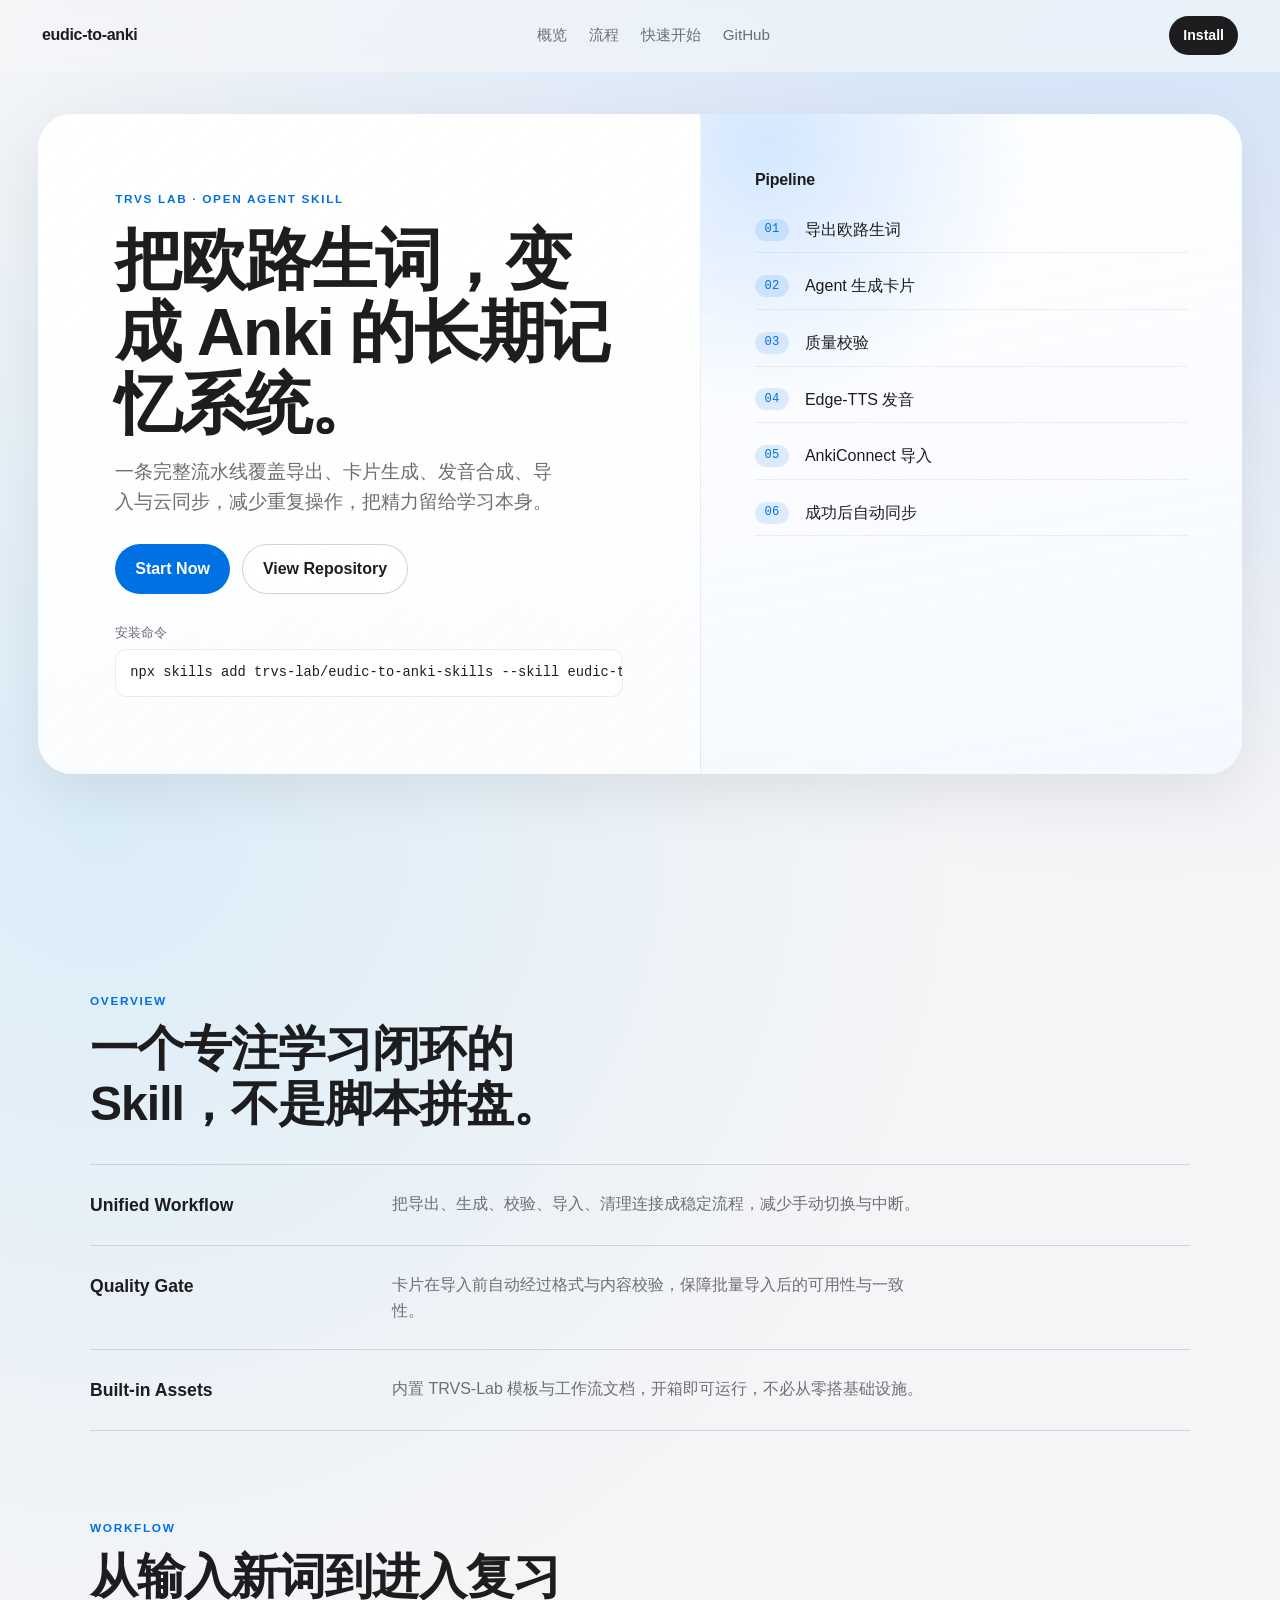
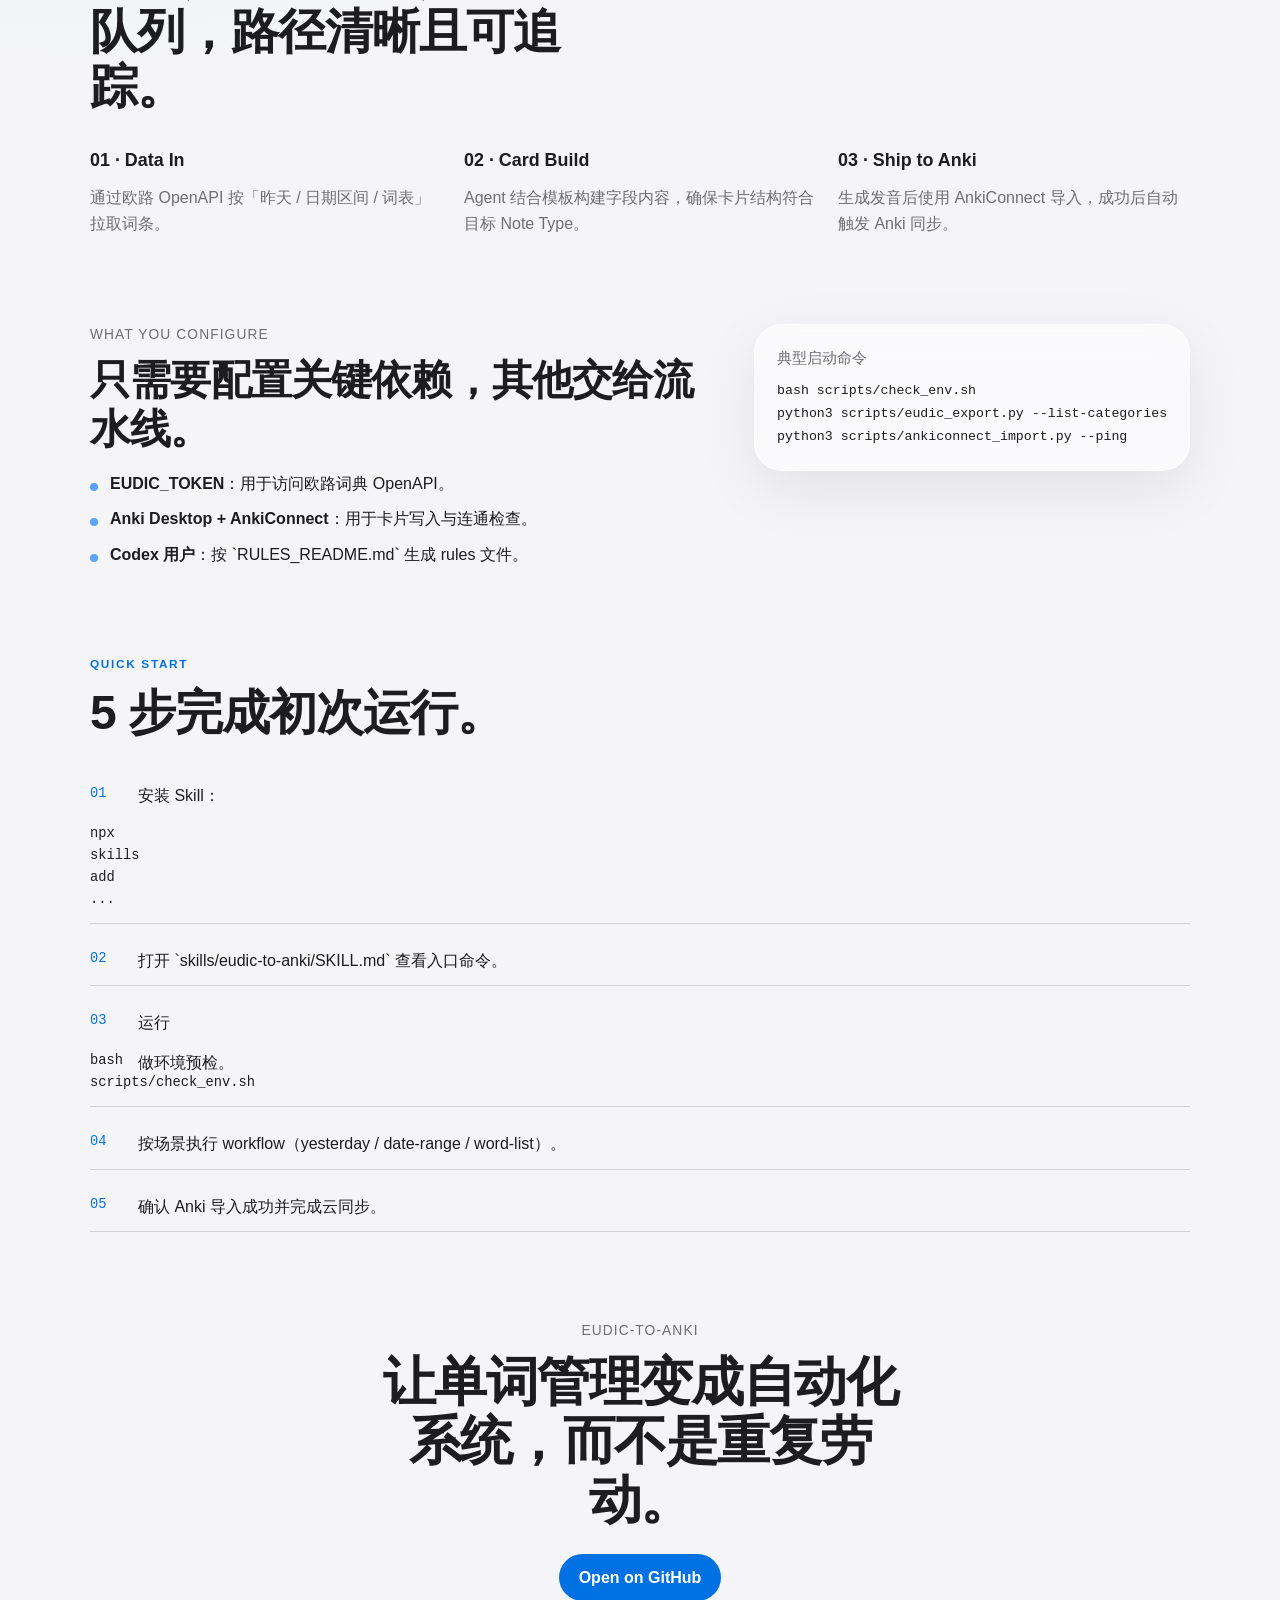
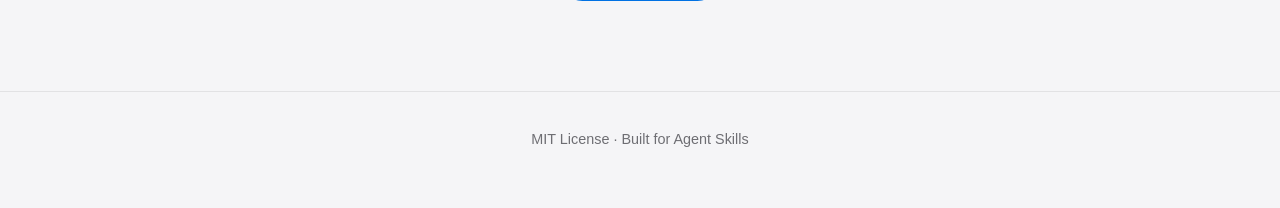
==== docs/index.html @ 649cf755 "Add Apple-style GitHub Pages landing page" ====
<!doctype html>
<html lang="zh-CN">
  <head>
    <meta charset="utf-8" />
    <meta name="viewport" content="width=device-width, initial-scale=1" />
    <title>eudic-to-anki | GitHub Pages</title>
    <meta
      name="description"
      content="eudic-to-anki 是一个开源 Agent Skill：将欧路词典生词自动导出、生成背词卡片并导入 Anki。"
    />
    <link rel="preconnect" href="https://fonts.googleapis.com" />
    <link rel="preconnect" href="https://fonts.gstatic.com" crossorigin />
    <link rel="stylesheet" href="./styles.css" />
    <script defer src="./main.js"></script>
  </head>
  <body>
    <header class="site-nav">
      <a class="brand" href="#top">eudic-to-anki</a>
      <nav aria-label="主导航">
        <a href="#overview">概览</a>
        <a href="#workflow">流程</a>
        <a href="#quickstart">快速开始</a>
        <a href="https://github.com/trvs-lab/eudic-to-anki-skills" target="_blank" rel="noreferrer">GitHub</a>
      </nav>
      <a
        class="nav-button"
        href="https://github.com/trvs-lab/eudic-to-anki-skills?tab=readme-ov-file#install"
        target="_blank"
        rel="noreferrer"
        >Install</a
      >
    </header>

    <main id="top">
      <section class="hero">
        <div class="hero-shell">
          <div class="hero-copy">
            <p class="eyebrow">TRVS LAB · OPEN AGENT SKILL</p>
            <h1>把欧路生词，变成 Anki 的长期记忆系统。</h1>
            <p class="lead">
              一条完整流水线覆盖导出、卡片生成、发音合成、导入与云同步，减少重复操作，把精力留给学习本身。
            </p>
            <div class="hero-actions">
              <a class="button button-primary" href="#quickstart">Start Now</a>
              <a
                class="button button-secondary"
                href="https://github.com/trvs-lab/eudic-to-anki-skills"
                target="_blank"
                rel="noreferrer"
                >View Repository</a
              >
            </div>
            <div class="install-command" aria-label="安装命令">
              <span>安装命令</span>
              <code>npx skills add trvs-lab/eudic-to-anki-skills --skill eudic-to-anki -g -y</code>
            </div>
          </div>

          <aside class="hero-visual reveal">
            <p class="visual-kicker">Pipeline</p>
            <ol>
              <li><span>01</span> 导出欧路生词</li>
              <li><span>02</span> Agent 生成卡片</li>
              <li><span>03</span> 质量校验</li>
              <li><span>04</span> Edge-TTS 发音</li>
              <li><span>05</span> AnkiConnect 导入</li>
              <li><span>06</span> 成功后自动同步</li>
            </ol>
          </aside>
        </div>
      </section>

      <section id="overview" class="section reveal">
        <div class="section-head">
          <p>Overview</p>
          <h2>一个专注学习闭环的 Skill，不是脚本拼盘。</h2>
        </div>
        <div class="feature-lines">
          <article>
            <h3>Unified Workflow</h3>
            <p>把导出、生成、校验、导入、清理连接成稳定流程，减少手动切换与中断。</p>
          </article>
          <article>
            <h3>Quality Gate</h3>
            <p>卡片在导入前自动经过格式与内容校验，保障批量导入后的可用性与一致性。</p>
          </article>
          <article>
            <h3>Built-in Assets</h3>
            <p>内置 TRVS-Lab 模板与工作流文档，开箱即可运行，不必从零搭基础设施。</p>
          </article>
        </div>
      </section>

      <section id="workflow" class="section workflow reveal">
        <div class="section-head">
          <p>Workflow</p>
          <h2>从输入新词到进入复习队列，路径清晰且可追踪。</h2>
        </div>
        <div class="workflow-grid">
          <div>
            <h3>01 · Data In</h3>
            <p>通过欧路 OpenAPI 按「昨天 / 日期区间 / 词表」拉取词条。</p>
          </div>
          <div>
            <h3>02 · Card Build</h3>
            <p>Agent 结合模板构建字段内容，确保卡片结构符合目标 Note Type。</p>
          </div>
          <div>
            <h3>03 · Ship to Anki</h3>
            <p>生成发音后使用 AnkiConnect 导入，成功后自动触发 Anki 同步。</p>
          </div>
        </div>
      </section>

      <section class="section split reveal">
        <div>
          <p class="small-kicker">What You Configure</p>
          <h2>只需要配置关键依赖，其他交给流水线。</h2>
          <ul class="check-list">
            <li><strong>EUDIC_TOKEN</strong>：用于访问欧路词典 OpenAPI。</li>
            <li><strong>Anki Desktop + AnkiConnect</strong>：用于卡片写入与连通检查。</li>
            <li><strong>Codex 用户</strong>：按 `RULES_README.md` 生成 rules 文件。</li>
          </ul>
        </div>
        <aside class="glass">
          <p>典型启动命令</p>
          <pre><code>bash scripts/check_env.sh
python3 scripts/eudic_export.py --list-categories
python3 scripts/ankiconnect_import.py --ping</code></pre>
        </aside>
      </section>

      <section id="quickstart" class="section commands reveal">
        <div class="section-head">
          <p>Quick Start</p>
          <h2>5 步完成初次运行。</h2>
        </div>
        <ol class="steps">
          <li>安装 Skill：<code>npx skills add ...</code></li>
          <li>打开 `skills/eudic-to-anki/SKILL.md` 查看入口命令。</li>
          <li>运行 <code>bash scripts/check_env.sh</code> 做环境预检。</li>
          <li>按场景执行 workflow（yesterday / date-range / word-list）。</li>
          <li>确认 Anki 导入成功并完成云同步。</li>
        </ol>
      </section>

      <section class="section final-cta reveal">
        <p class="small-kicker">eudic-to-anki</p>
        <h2>让单词管理变成自动化系统，而不是重复劳动。</h2>
        <a
          class="button button-primary"
          href="https://github.com/trvs-lab/eudic-to-anki-skills"
          target="_blank"
          rel="noreferrer"
          >Open on GitHub</a
        >
      </section>
    </main>

    <footer class="site-footer">
      <p>MIT License · Built for Agent Skills</p>
    </footer>
  </body>
</html>
---- docs/styles.css ----
:root {
  --bg: #f5f5f7;
  --surface: #ffffff;
  --ink: #1d1d1f;
  --muted: #6e6e73;
  --line: #d2d2d7;
  --blue: #0071e3;
  --blue-soft: #58a4ff;
  --radius-lg: 28px;
  --radius-md: 18px;
  --shadow-soft: 0 18px 60px rgba(0, 0, 0, 0.08);
}

* {
  box-sizing: border-box;
}

html,
body {
  margin: 0;
  padding: 0;
}

body {
  font-family: "SF Pro Display", "SF Pro Text", "PingFang SC", "Helvetica Neue", "Avenir Next", sans-serif;
  background:
    radial-gradient(circle at 88% -8%, rgba(88, 164, 255, 0.28), transparent 30%),
    radial-gradient(circle at 8% 24%, rgba(56, 185, 255, 0.14), transparent 30%),
    var(--bg);
  color: var(--ink);
  line-height: 1.6;
  -webkit-font-smoothing: antialiased;
}

a {
  color: inherit;
}

.site-nav {
  position: sticky;
  top: 0;
  z-index: 20;
  display: flex;
  align-items: center;
  justify-content: space-between;
  gap: 24px;
  padding: 16px min(4vw, 42px);
  background: rgba(245, 245, 247, 0.7);
  backdrop-filter: saturate(180%) blur(14px);
  border-bottom: 1px solid transparent;
  transition: border-color 0.3s ease, background 0.3s ease;
}

.site-nav.is-scrolled {
  border-bottom-color: rgba(210, 210, 215, 0.8);
  background: rgba(245, 245, 247, 0.9);
}

.brand {
  font-weight: 640;
  text-decoration: none;
  letter-spacing: -0.02em;
}

.site-nav nav {
  display: flex;
  align-items: center;
  gap: 22px;
}

.site-nav nav a {
  font-size: 0.95rem;
  color: var(--muted);
  text-decoration: none;
  transition: color 0.25s ease;
}

.site-nav nav a:hover {
  color: var(--ink);
}

.nav-button {
  padding: 8px 14px;
  border-radius: 999px;
  background: var(--ink);
  color: #fff;
  text-decoration: none;
  font-size: 0.88rem;
  font-weight: 560;
}

main {
  width: 100%;
}

.hero {
  min-height: calc(100svh - 68px);
  padding: 42px 0 66px;
}

.hero-shell {
  width: min(1240px, 94vw);
  margin: 0 auto;
  border-radius: 34px;
  overflow: hidden;
  background:
    linear-gradient(130deg, rgba(255, 255, 255, 0.96), rgba(255, 255, 255, 0.7)),
    linear-gradient(20deg, #dfefff 0%, #f5f7ff 35%, #ffffff 80%);
  display: grid;
  grid-template-columns: 1.1fr 0.9fr;
  box-shadow: var(--shadow-soft);
}

.hero-copy {
  padding: clamp(42px, 6vw, 88px);
  display: flex;
  flex-direction: column;
  justify-content: center;
  animation: fade-up 0.9s ease both;
}

.eyebrow {
  margin: 0 0 16px;
  color: var(--blue);
  letter-spacing: 0.14em;
  text-transform: uppercase;
  font-size: 0.74rem;
  font-weight: 640;
}

.hero h1 {
  margin: 0 0 16px;
  font-size: clamp(2.05rem, 5.2vw, 4.35rem);
  line-height: 1.08;
  letter-spacing: -0.03em;
  max-width: 14ch;
}

.lead {
  margin: 0;
  max-width: 44ch;
  color: var(--muted);
  font-size: clamp(1.04rem, 1.45vw, 1.24rem);
}

.hero-actions {
  margin-top: 28px;
  display: flex;
  flex-wrap: wrap;
  gap: 12px;
}

.button {
  display: inline-flex;
  align-items: center;
  justify-content: center;
  text-decoration: none;
  border-radius: 999px;
  padding: 11px 20px;
  font-weight: 560;
  transition: transform 0.25s ease, box-shadow 0.25s ease, background 0.25s ease;
}

.button:hover {
  transform: translateY(-2px);
}

.button-primary {
  background: var(--blue);
  color: #fff;
}

.button-primary:hover {
  box-shadow: 0 8px 28px rgba(0, 113, 227, 0.35);
}

.button-secondary {
  border: 1px solid rgba(29, 29, 31, 0.2);
  color: var(--ink);
  background: rgba(255, 255, 255, 0.6);
}

.install-command {
  margin-top: 28px;
  display: grid;
  gap: 6px;
  max-width: 100%;
}

.install-command span {
  color: var(--muted);
  font-size: 0.84rem;
}

.install-command code {
  overflow-x: auto;
  white-space: nowrap;
  display: block;
  border: 1px solid rgba(0, 0, 0, 0.08);
  border-radius: 12px;
  padding: 12px 14px;
  font-family: "SF Mono", "JetBrains Mono", Menlo, Monaco, monospace;
  font-size: 0.86rem;
  background: rgba(255, 255, 255, 0.8);
}

.hero-visual {
  padding: clamp(38px, 4.2vw, 64px);
  background:
    radial-gradient(circle at 12% 4%, rgba(88, 164, 255, 0.26), transparent 34%),
    linear-gradient(170deg, rgba(255, 255, 255, 0.86), rgba(242, 247, 255, 0.75));
  border-left: 1px solid rgba(0, 0, 0, 0.06);
}

.visual-kicker {
  margin: 0 0 14px;
  font-weight: 620;
  letter-spacing: -0.01em;
}

.hero-visual ol {
  list-style: none;
  margin: 0;
  padding: 0;
  display: grid;
  gap: 10px;
}

.hero-visual li {
  display: grid;
  grid-template-columns: 38px 1fr;
  align-items: center;
  gap: 12px;
  padding: 10px 0;
  border-bottom: 1px solid rgba(0, 0, 0, 0.06);
}

.hero-visual li span {
  display: inline-flex;
  align-items: center;
  justify-content: center;
  font-family: "SF Mono", "JetBrains Mono", Menlo, Monaco, monospace;
  font-size: 0.76rem;
  width: 34px;
  height: 22px;
  border-radius: 999px;
  color: var(--blue);
  background: rgba(0, 113, 227, 0.12);
}

.section {
  width: min(1100px, 90vw);
  margin: 88px auto 0;
}

.section-head p {
  margin: 0;
  color: var(--blue);
  text-transform: uppercase;
  letter-spacing: 0.14em;
  font-weight: 600;
  font-size: 0.74rem;
}

.section-head h2 {
  margin: 12px 0 0;
  font-size: clamp(1.8rem, 4vw, 3rem);
  line-height: 1.14;
  letter-spacing: -0.02em;
  max-width: 18ch;
}

.feature-lines {
  margin-top: 32px;
  border-top: 1px solid var(--line);
}

.feature-lines article {
  display: grid;
  grid-template-columns: 280px 1fr;
  gap: 22px;
  padding: 26px 0;
  border-bottom: 1px solid var(--line);
}

.feature-lines h3 {
  margin: 0;
  font-size: 1.1rem;
}

.feature-lines p {
  margin: 0;
  color: var(--muted);
  max-width: 60ch;
}

.workflow-grid {
  margin-top: 32px;
  display: grid;
  grid-template-columns: repeat(3, minmax(0, 1fr));
  gap: 22px;
}

.workflow-grid h3 {
  margin: 0 0 10px;
  font-size: 1.12rem;
}

.workflow-grid p {
  margin: 0;
  color: var(--muted);
}

.split {
  display: grid;
  grid-template-columns: 1.2fr 0.8fr;
  gap: 26px;
  align-items: start;
}

.small-kicker {
  margin: 0;
  color: var(--muted);
  font-size: 0.86rem;
  letter-spacing: 0.08em;
  text-transform: uppercase;
}

.split h2 {
  margin: 10px 0 16px;
  font-size: clamp(1.72rem, 3.2vw, 2.6rem);
  line-height: 1.2;
  letter-spacing: -0.02em;
}

.check-list {
  list-style: none;
  margin: 0;
  padding: 0;
  display: grid;
  gap: 10px;
}

.check-list li {
  position: relative;
  padding-left: 20px;
}

.check-list li::before {
  content: "";
  position: absolute;
  left: 0;
  top: 12px;
  width: 8px;
  height: 8px;
  border-radius: 50%;
  background: var(--blue-soft);
}

.glass {
  border-radius: var(--radius-lg);
  border: 1px solid rgba(255, 255, 255, 0.6);
  background: rgba(255, 255, 255, 0.54);
  backdrop-filter: blur(18px) saturate(150%);
  padding: 22px;
  box-shadow: var(--shadow-soft);
}

.glass p {
  margin: 0 0 10px;
  font-size: 0.92rem;
  color: var(--muted);
}

.glass pre {
  margin: 0;
  padding: 0;
  overflow-x: auto;
}

.glass code {
  font-family: "SF Mono", "JetBrains Mono", Menlo, Monaco, monospace;
  font-size: 0.83rem;
  line-height: 1.7;
}

.steps {
  margin: 30px 0 0;
  padding: 0;
  list-style: none;
  counter-reset: quickstart;
  display: grid;
  gap: 12px;
}

.steps li {
  counter-increment: quickstart;
  display: grid;
  grid-template-columns: 34px 1fr;
  align-items: start;
  gap: 14px;
  padding: 12px 0;
  border-bottom: 1px solid var(--line);
}

.steps li::before {
  content: "0" counter(quickstart);
  font-family: "SF Mono", "JetBrains Mono", Menlo, Monaco, monospace;
  color: var(--blue);
  font-size: 0.86rem;
}

.steps code {
  font-family: "SF Mono", "JetBrains Mono", Menlo, Monaco, monospace;
  font-size: 0.86rem;
}

.final-cta {
  text-align: center;
  padding-bottom: 90px;
}

.final-cta h2 {
  margin: 10px auto 24px;
  max-width: 18ch;
  font-size: clamp(1.9rem, 4.2vw, 3.3rem);
  line-height: 1.12;
  letter-spacing: -0.03em;
}

.site-footer {
  border-top: 1px solid rgba(0, 0, 0, 0.08);
  padding: 22px 22px 42px;
  text-align: center;
  color: var(--muted);
  font-size: 0.9rem;
}

.reveal {
  opacity: 0;
  transform: translateY(24px);
  transition: opacity 0.7s ease, transform 0.7s ease;
}

.reveal.is-visible {
  opacity: 1;
  transform: translateY(0);
}

@keyframes fade-up {
  from {
    opacity: 0;
    transform: translateY(28px);
  }

  to {
    opacity: 1;
    transform: translateY(0);
  }
}

@media (max-width: 980px) {
  .site-nav nav {
    display: none;
  }

  .hero-shell {
    grid-template-columns: 1fr;
  }

  .hero-visual {
    border-left: none;
    border-top: 1px solid rgba(0, 0, 0, 0.06);
  }

  .feature-lines article {
    grid-template-columns: 1fr;
    gap: 10px;
  }

  .workflow-grid {
    grid-template-columns: 1fr;
  }

  .split {
    grid-template-columns: 1fr;
  }
}

@media (max-width: 640px) {
  .site-nav {
    padding: 12px 14px;
  }

  .nav-button {
    font-size: 0.8rem;
    padding: 8px 12px;
  }

  .hero {
    min-height: auto;
    padding-top: 18px;
  }

  .hero-shell {
    width: 100%;
    border-radius: 0;
    box-shadow: none;
  }

  .hero-copy,
  .hero-visual {
    padding: 26px 18px;
  }

  .section {
    width: min(1100px, 92vw);
    margin-top: 72px;
  }

  .hero-actions {
    width: 100%;
  }

  .button {
    flex: 1;
    min-width: 140px;
  }
}
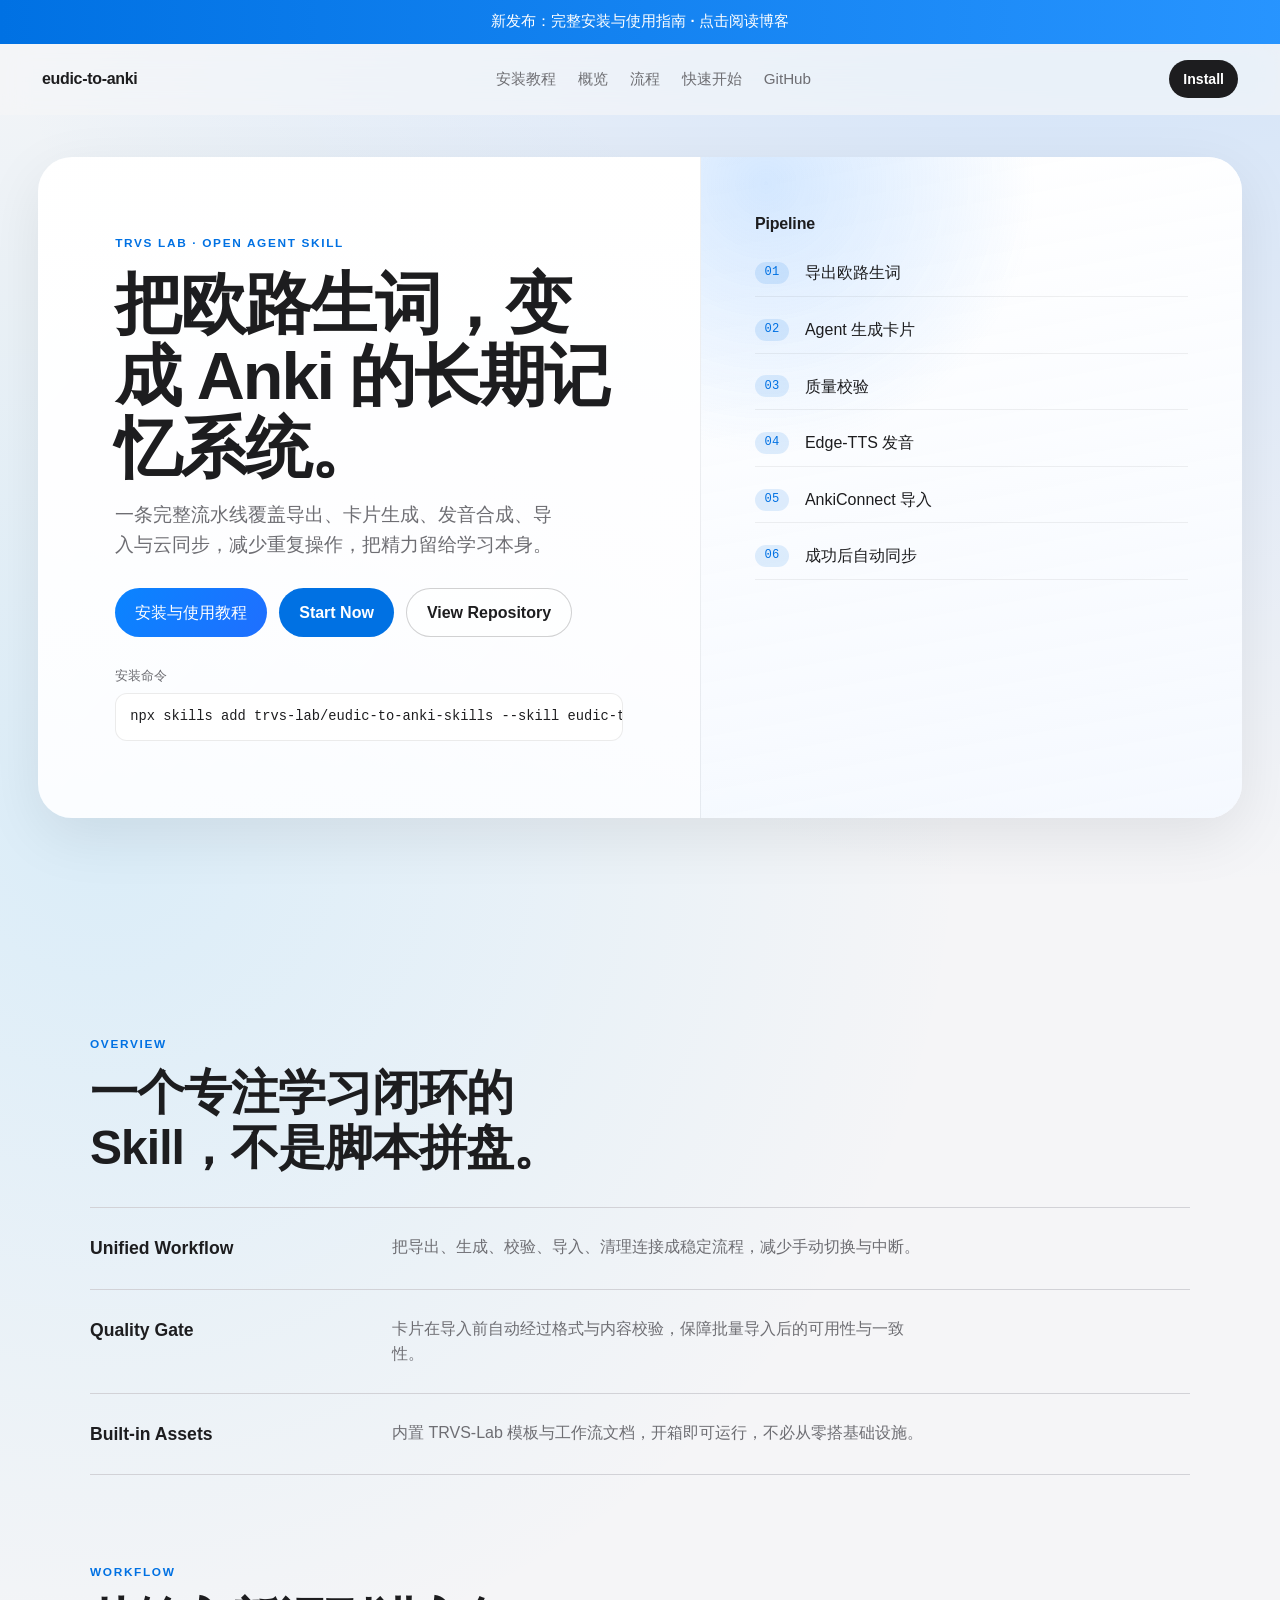
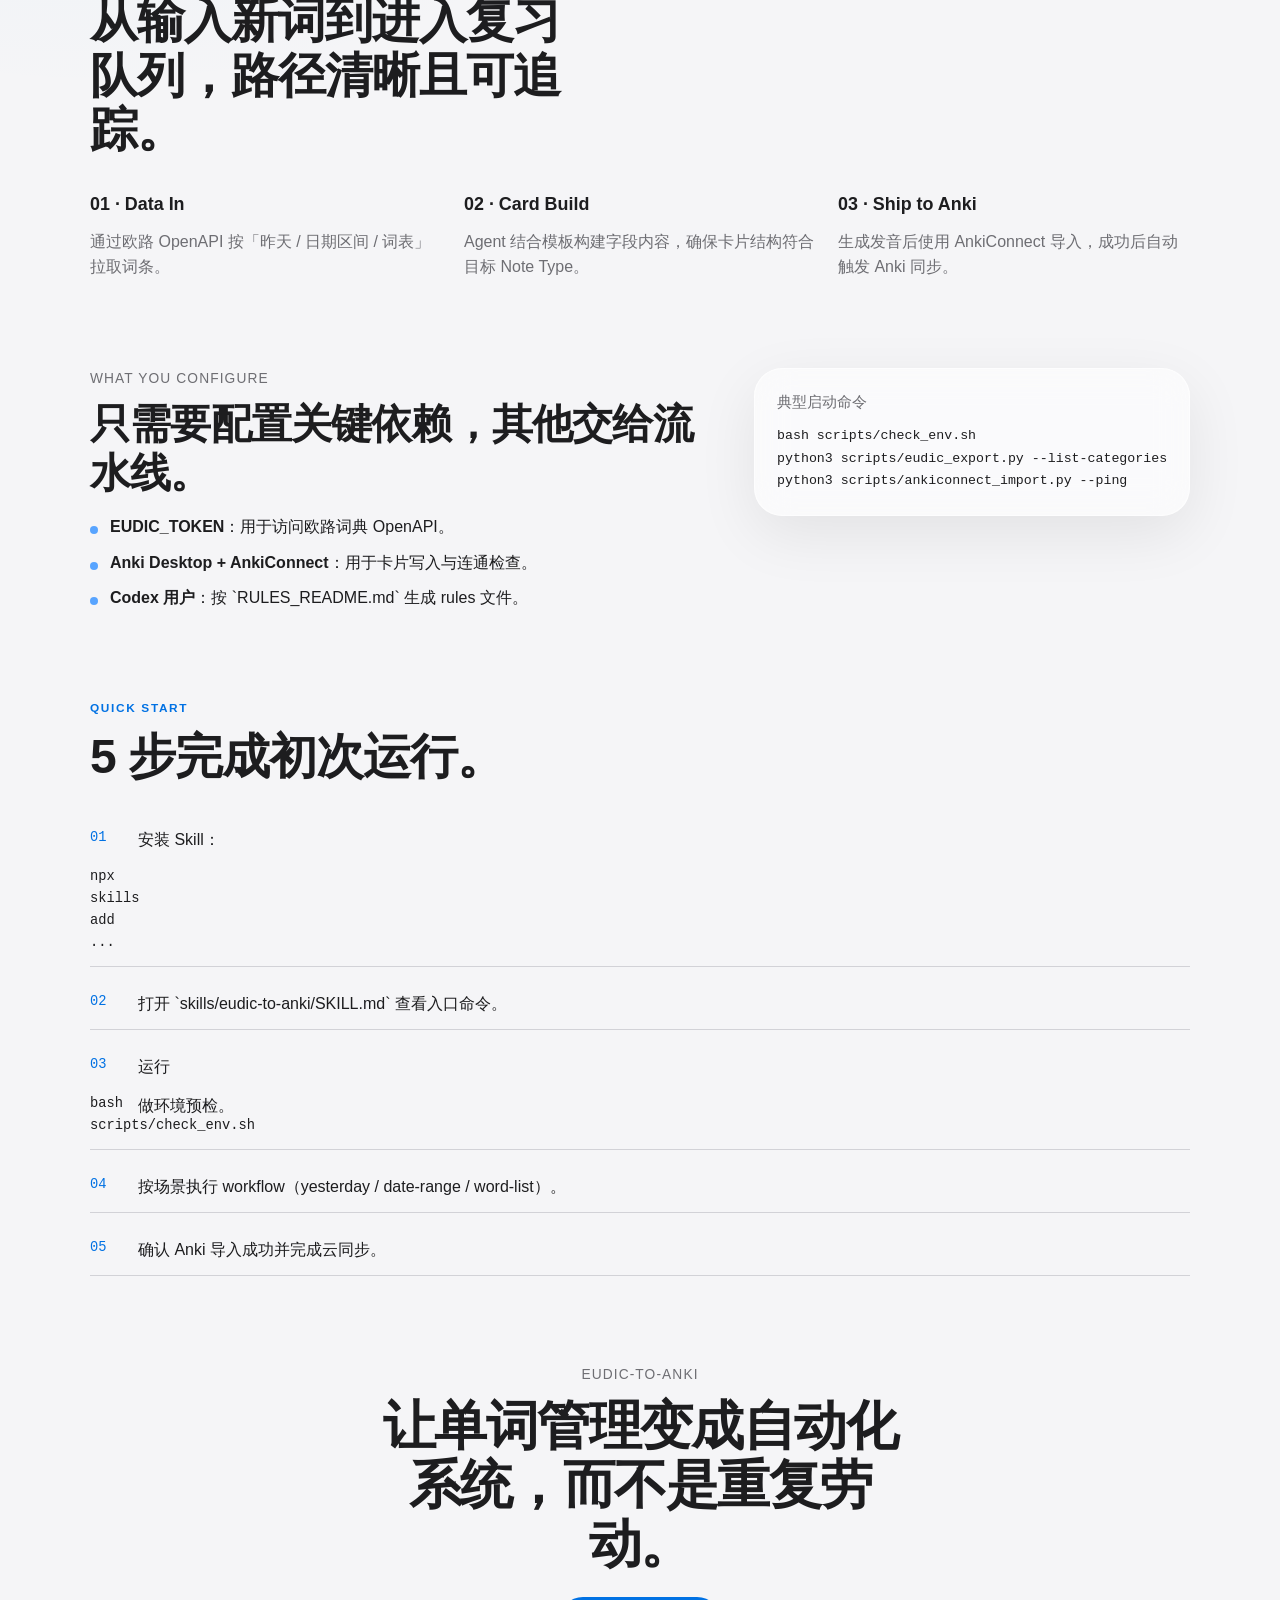
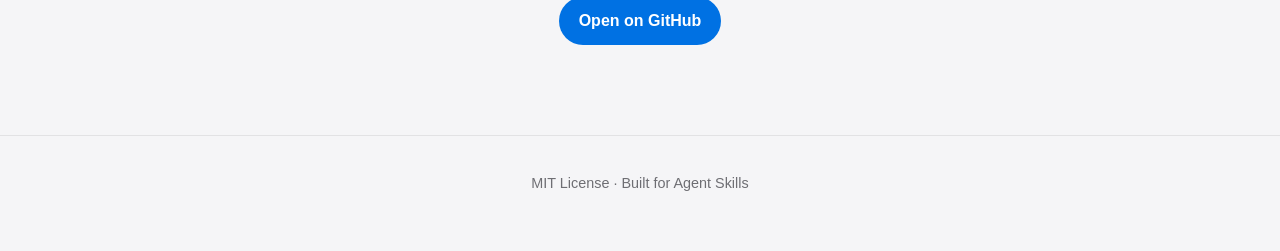
==== commit 49eda582: "Prominently feature installation guide blog link" ====
--- a/docs/index.html
+++ b/docs/index.html
@@ -14,9 +14,17 @@
     <script defer src="./main.js"></script>
   </head>
   <body>
+    <a
+      class="announcement"
+      href="https://trvs.dev/blog/20260420-eudic-to-anki-skill/"
+      target="_blank"
+      rel="noreferrer"
+      >新发布：完整安装与使用指南 · 点击阅读博客</a
+    >
     <header class="site-nav">
       <a class="brand" href="#top">eudic-to-anki</a>
       <nav aria-label="主导航">
+        <a href="https://trvs.dev/blog/20260420-eudic-to-anki-skill/" target="_blank" rel="noreferrer">安装教程</a>
         <a href="#overview">概览</a>
         <a href="#workflow">流程</a>
         <a href="#quickstart">快速开始</a>
@@ -41,6 +49,13 @@
               一条完整流水线覆盖导出、卡片生成、发音合成、导入与云同步，减少重复操作，把精力留给学习本身。
             </p>
             <div class="hero-actions">
+              <a
+                class="button button-highlight"
+                href="https://trvs.dev/blog/20260420-eudic-to-anki-skill/"
+                target="_blank"
+                rel="noreferrer"
+                >安装与使用教程</a
+              >
               <a class="button button-primary" href="#quickstart">Start Now</a>
               <a
                 class="button button-secondary"
--- a/docs/styles.css
+++ b/docs/styles.css
@@ -34,6 +34,23 @@
 
 a {
   color: inherit;
+}
+
+.announcement {
+  display: block;
+  text-align: center;
+  text-decoration: none;
+  padding: 10px 14px;
+  font-size: 0.92rem;
+  font-weight: 560;
+  color: #fff;
+  background:
+    linear-gradient(90deg, rgba(0, 113, 227, 1), rgba(30, 144, 255, 0.95));
+  transition: filter 0.25s ease;
+}
+
+.announcement:hover {
+  filter: brightness(1.08);
 }
 
 .site-nav {
@@ -180,6 +197,15 @@
   background: rgba(255, 255, 255, 0.6);
 }
 
+.button-highlight {
+  color: #fff;
+  background: linear-gradient(120deg, #0a84ff, #1f6fff);
+}
+
+.button-highlight:hover {
+  box-shadow: 0 10px 30px rgba(0, 113, 227, 0.36);
+}
+
 .install-command {
   margin-top: 28px;
   display: grid;
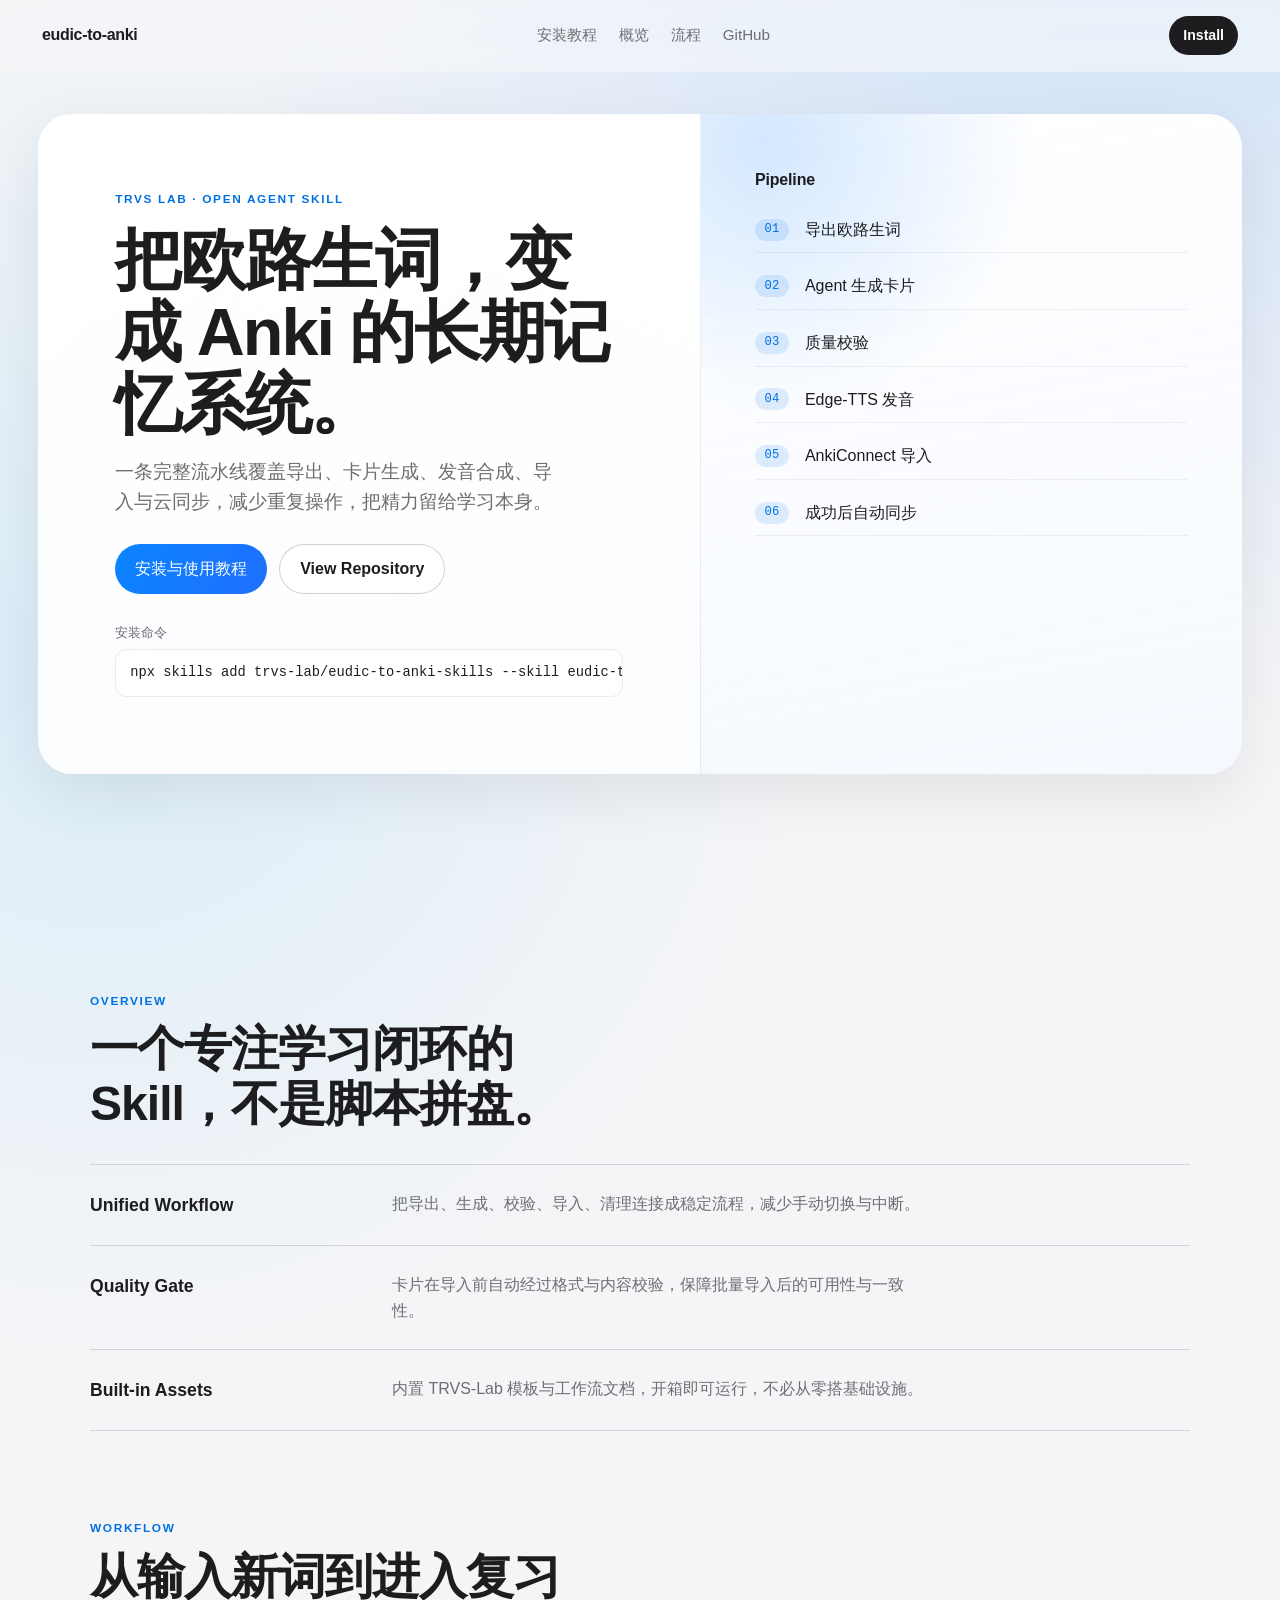
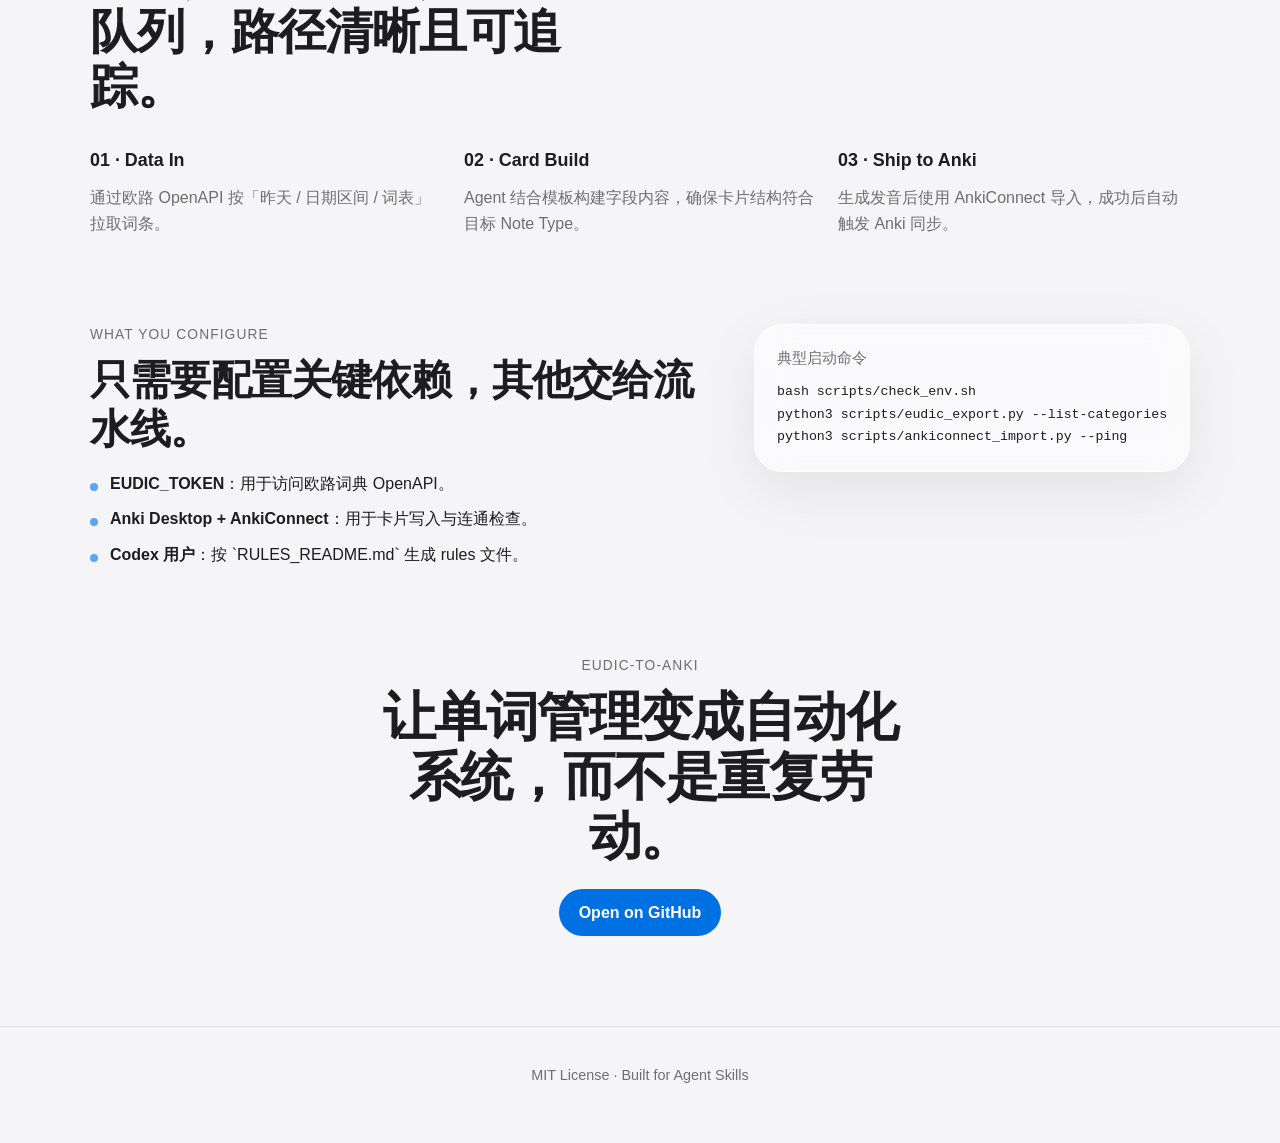
==== commit 3552322e: "Simplify landing page by removing announcement and quick start" ====
--- a/docs/index.html
+++ b/docs/index.html
@@ -14,20 +14,12 @@
     <script defer src="./main.js"></script>
   </head>
   <body>
-    <a
-      class="announcement"
-      href="https://trvs.dev/blog/20260420-eudic-to-anki-skill/"
-      target="_blank"
-      rel="noreferrer"
-      >新发布：完整安装与使用指南 · 点击阅读博客</a
-    >
     <header class="site-nav">
       <a class="brand" href="#top">eudic-to-anki</a>
       <nav aria-label="主导航">
         <a href="https://trvs.dev/blog/20260420-eudic-to-anki-skill/" target="_blank" rel="noreferrer">安装教程</a>
         <a href="#overview">概览</a>
         <a href="#workflow">流程</a>
-        <a href="#quickstart">快速开始</a>
         <a href="https://github.com/trvs-lab/eudic-to-anki-skills" target="_blank" rel="noreferrer">GitHub</a>
       </nav>
       <a
@@ -56,7 +48,6 @@
                 rel="noreferrer"
                 >安装与使用教程</a
               >
-              <a class="button button-primary" href="#quickstart">Start Now</a>
               <a
                 class="button button-secondary"
                 href="https://github.com/trvs-lab/eudic-to-anki-skills"
@@ -145,20 +136,6 @@
         </aside>
       </section>
 
-      <section id="quickstart" class="section commands reveal">
-        <div class="section-head">
-          <p>Quick Start</p>
-          <h2>5 步完成初次运行。</h2>
-        </div>
-        <ol class="steps">
-          <li>安装 Skill：<code>npx skills add ...</code></li>
-          <li>打开 `skills/eudic-to-anki/SKILL.md` 查看入口命令。</li>
-          <li>运行 <code>bash scripts/check_env.sh</code> 做环境预检。</li>
-          <li>按场景执行 workflow（yesterday / date-range / word-list）。</li>
-          <li>确认 Anki 导入成功并完成云同步。</li>
-        </ol>
-      </section>
-
       <section class="section final-cta reveal">
         <p class="small-kicker">eudic-to-anki</p>
         <h2>让单词管理变成自动化系统，而不是重复劳动。</h2>
--- a/docs/styles.css
+++ b/docs/styles.css
@@ -34,23 +34,6 @@
 
 a {
   color: inherit;
-}
-
-.announcement {
-  display: block;
-  text-align: center;
-  text-decoration: none;
-  padding: 10px 14px;
-  font-size: 0.92rem;
-  font-weight: 560;
-  color: #fff;
-  background:
-    linear-gradient(90deg, rgba(0, 113, 227, 1), rgba(30, 144, 255, 0.95));
-  transition: filter 0.25s ease;
-}
-
-.announcement:hover {
-  filter: brightness(1.08);
 }
 
 .site-nav {
@@ -410,37 +393,6 @@
   line-height: 1.7;
 }
 
-.steps {
-  margin: 30px 0 0;
-  padding: 0;
-  list-style: none;
-  counter-reset: quickstart;
-  display: grid;
-  gap: 12px;
-}
-
-.steps li {
-  counter-increment: quickstart;
-  display: grid;
-  grid-template-columns: 34px 1fr;
-  align-items: start;
-  gap: 14px;
-  padding: 12px 0;
-  border-bottom: 1px solid var(--line);
-}
-
-.steps li::before {
-  content: "0" counter(quickstart);
-  font-family: "SF Mono", "JetBrains Mono", Menlo, Monaco, monospace;
-  color: var(--blue);
-  font-size: 0.86rem;
-}
-
-.steps code {
-  font-family: "SF Mono", "JetBrains Mono", Menlo, Monaco, monospace;
-  font-size: 0.86rem;
-}
-
 .final-cta {
   text-align: center;
   padding-bottom: 90px;
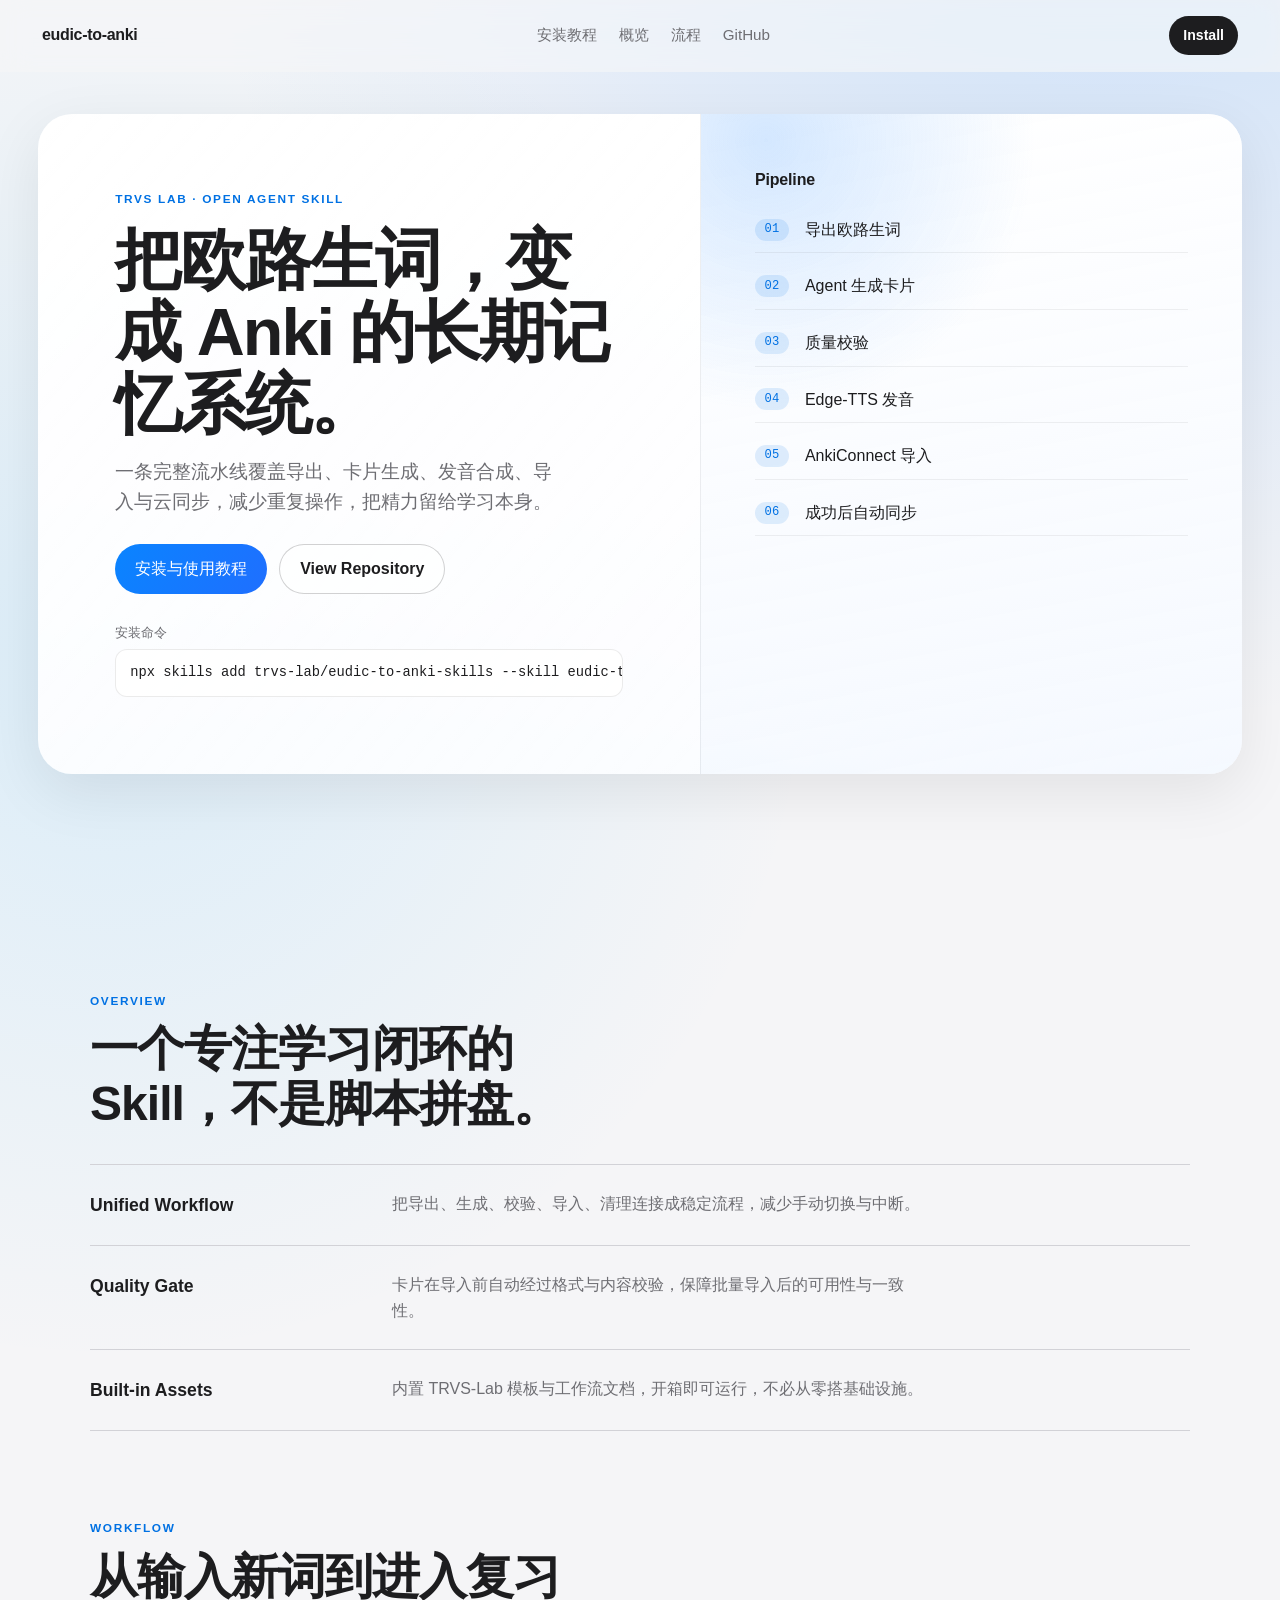
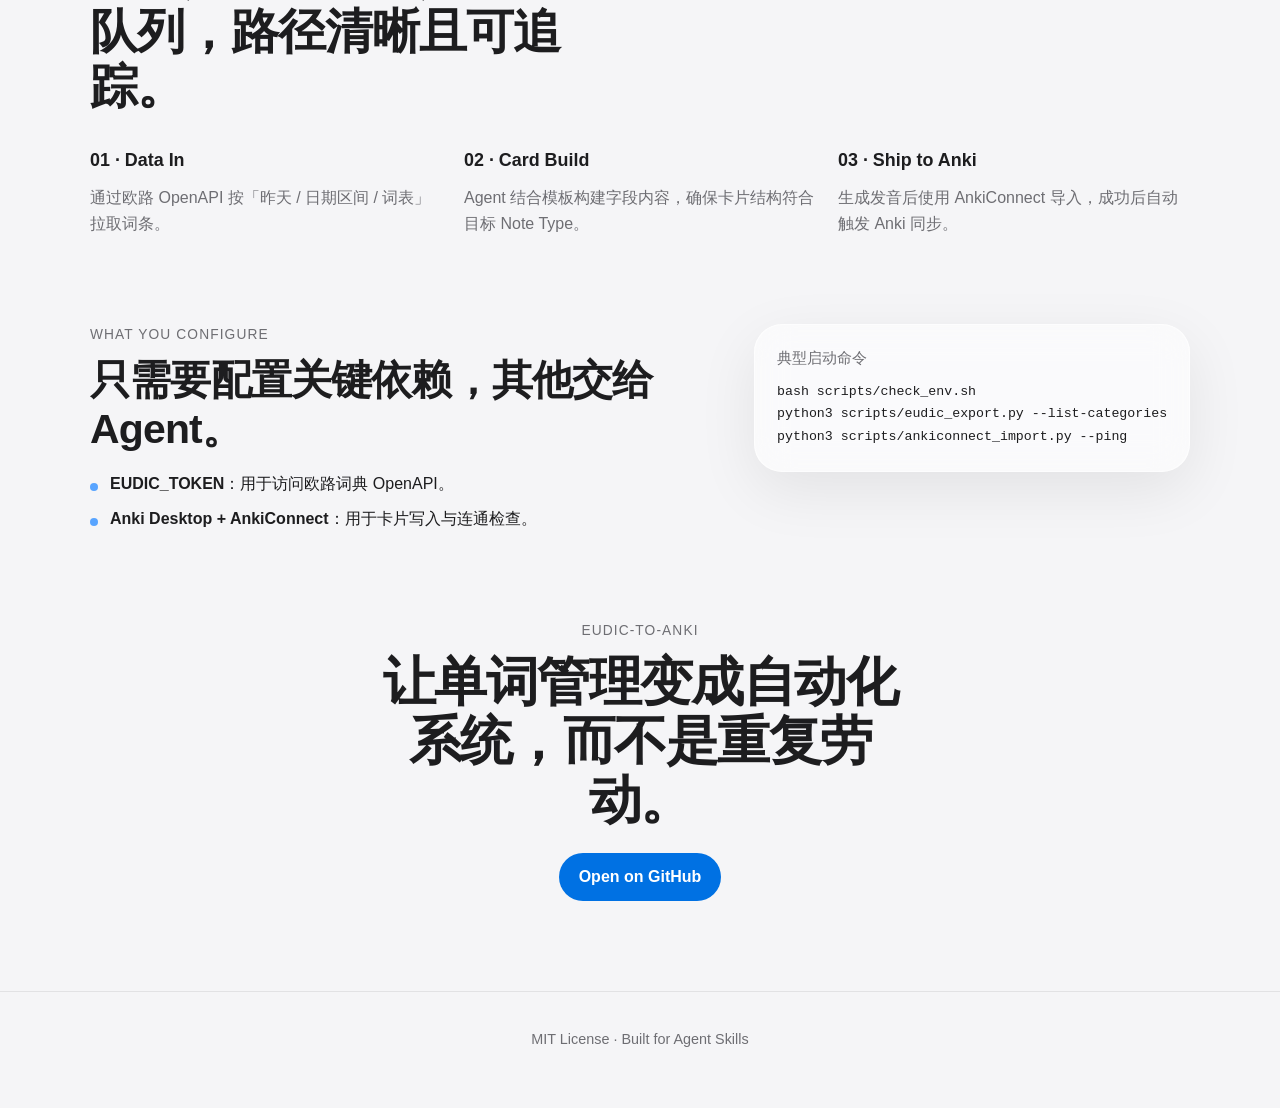
==== commit 7120a167: "fix: modify instruction" ====
--- a/docs/index.html
+++ b/docs/index.html
@@ -121,11 +121,10 @@
       <section class="section split reveal">
         <div>
           <p class="small-kicker">What You Configure</p>
-          <h2>只需要配置关键依赖，其他交给流水线。</h2>
+          <h2>只需要配置关键依赖，其他交给 Agent。</h2>
           <ul class="check-list">
             <li><strong>EUDIC_TOKEN</strong>：用于访问欧路词典 OpenAPI。</li>
             <li><strong>Anki Desktop + AnkiConnect</strong>：用于卡片写入与连通检查。</li>
-            <li><strong>Codex 用户</strong>：按 `RULES_README.md` 生成 rules 文件。</li>
           </ul>
         </div>
         <aside class="glass">
